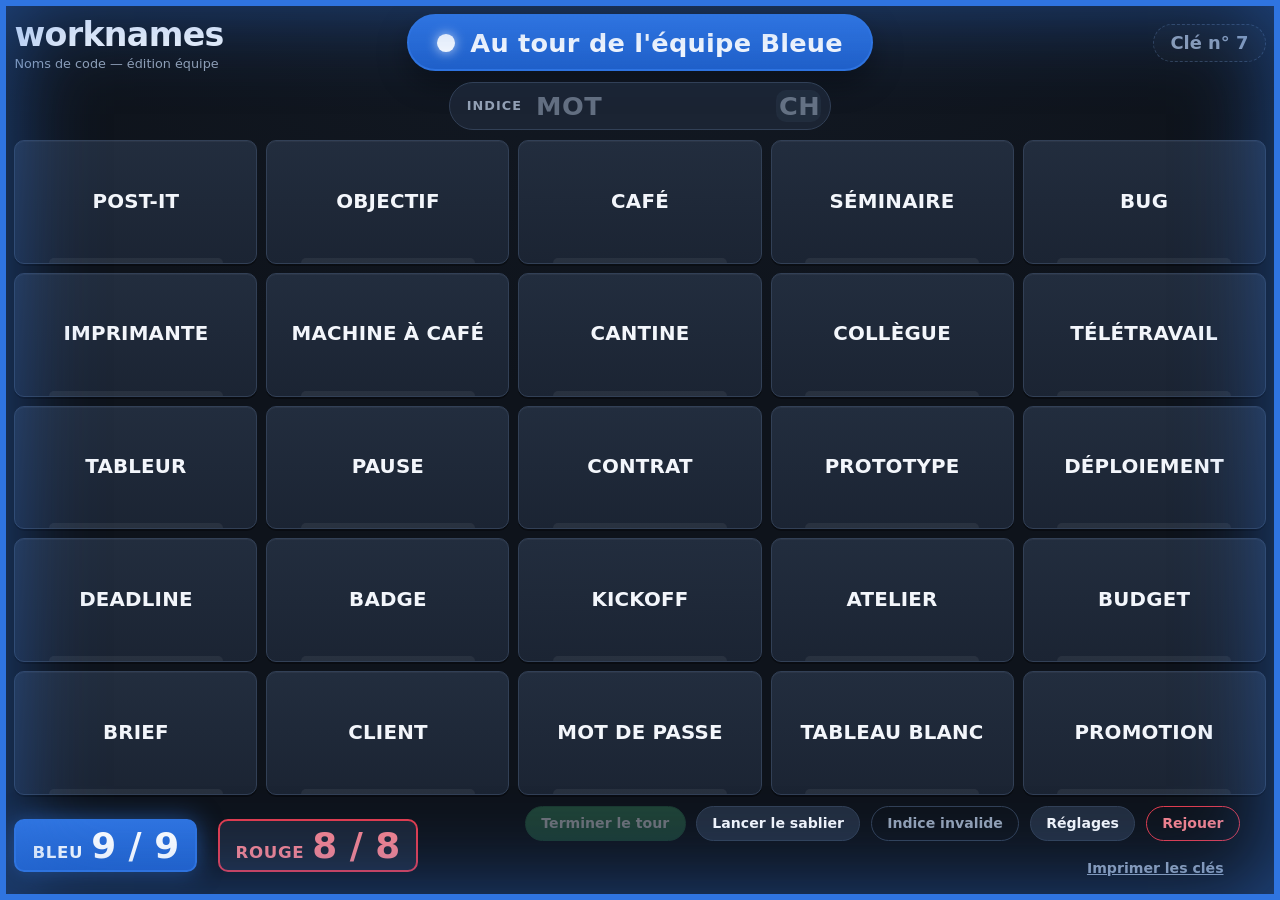
==== index.html @ f3d5f556 "Initial commit: worknames (Codenames pour team-building) Site statique (HTML/CSS/JS vanilla, modules" ====
<!DOCTYPE html>
<html lang="fr">
  <head>
    <meta charset="UTF-8" />
    <meta name="viewport" content="width=device-width, initial-scale=1.0" />
    <meta name="color-scheme" content="dark" />
    <title>worknames</title>
    <link rel="stylesheet" href="./css/style.css" />
  </head>
  <body data-active="blue">
    <!-- Bandeau d'erreur de données (caché par défaut) -->
    <div id="errorBanner" class="error-banner" hidden role="alert">
      <h2 id="errorTitle"></h2>
      <p id="errorMessage"></p>
      <p class="error-hint" id="errorHint"></p>
    </div>

    <div id="app" class="app" hidden>
      <header class="topbar">
        <div class="brand">
          <h1 class="brand-title" id="appTitle">worknames</h1>
          <p class="brand-tagline" id="appTagline"></p>
        </div>

        <div class="turn-indicator" id="turnIndicator" aria-live="polite">
          <span class="turn-dot" aria-hidden="true"></span>
          <span class="turn-text" id="turnText"></span>
        </div>

        <div class="key-badge" id="keyBadge" title="">
          <span id="keyLabel"></span>
        </div>
      </header>

      <section class="clue-bar" id="clueBar">
        <span class="clue-tag" id="clueTag"></span>
        <input
          type="text"
          id="clueWord"
          class="clue-word"
          autocomplete="off"
          spellcheck="false"
        />
        <input
          type="text"
          id="clueNumber"
          class="clue-number"
          inputmode="numeric"
          autocomplete="off"
        />
      </section>

      <main class="board-wrap">
        <div class="board" id="board" role="grid"></div>
      </main>

      <footer class="controls">
        <div class="scores">
          <div class="score score-blue" id="scoreBlue">
            <span class="score-team" id="scoreBlueLabel"></span>
            <span class="score-value" id="scoreBlueValue"></span>
          </div>
          <div class="score score-red" id="scoreRed">
            <span class="score-team" id="scoreRedLabel"></span>
            <span class="score-value" id="scoreRedValue"></span>
          </div>
        </div>

        <div class="timer" id="timer" hidden>
          <span class="timer-value" id="timerValue">00:00</span>
        </div>

        <div class="actions">
          <button type="button" class="btn btn-primary" id="endTurnBtn"></button>
          <button type="button" class="btn" id="timerBtn"></button>
          <button type="button" class="btn btn-ghost" id="invalidClueBtn"></button>
          <button type="button" class="btn" id="settingsBtn"></button>
          <button type="button" class="btn btn-danger" id="replayBtn"></button>
          <a class="btn btn-link" id="printKeysLink" href="./keys.html" target="_blank" rel="noopener"></a>
        </div>
      </footer>
    </div>

    <!-- Bannière de fin de partie -->
    <div id="endBanner" class="end-banner" hidden role="alert">
      <div class="end-card">
        <p class="end-title" id="endTitle"></p>
        <p class="end-cause" id="endCause"></p>
        <button type="button" class="btn btn-primary btn-large" id="endReplayBtn"></button>
      </div>
    </div>

    <!-- Réglages -->
    <dialog id="settingsDialog" class="settings-dialog">
      <form method="dialog" class="settings-form" id="settingsForm">
        <h2 id="settingsTitle"></h2>

        <label class="field">
          <span id="settingTimerLabel"></span>
          <input type="number" id="settingTimer" min="5" max="3600" step="5" />
        </label>

        <label class="field field-row">
          <input type="checkbox" id="settingSound" />
          <span id="settingSoundLabel"></span>
        </label>

        <fieldset class="field">
          <legend id="settingKeyModeLabel"></legend>
          <label class="radio">
            <input type="radio" name="keyMode" value="random" id="keyModeRandom" />
            <span id="keyModeRandomLabel"></span>
          </label>
          <label class="radio">
            <input type="radio" name="keyMode" value="manual" id="keyModeManual" />
            <span id="keyModeManualLabel"></span>
          </label>
        </fieldset>

        <label class="field" id="manualKeyField">
          <span id="settingManualKeyLabel"></span>
          <input type="number" id="settingManualKey" min="1" step="1" />
        </label>

        <div class="settings-actions">
          <button type="submit" class="btn btn-primary" id="settingsApply"></button>
          <button type="button" class="btn btn-ghost" id="settingsClose"></button>
        </div>
      </form>
    </dialog>

    <script type="module" src="./js/app.js"></script>
  </body>
</html>
---- css/style.css ----
/* ============================================================
   worknames — feuille de styles
   Optimisé pour une projection 16:9 : grandes polices, fort
   contraste, lisible depuis le fond d'une salle.
   ============================================================ */

:root {
  /* Palette de fond — slate profond pour faire ressortir les tuiles */
  --bg: #0e131b;
  --bg-2: #141b26;
  --panel: #1b2433;
  --panel-2: #222d3e;
  --line: #324056;
  --text: #f3f6fb;
  --muted: #93a1b5;

  /* Couleurs d'équipe (source de vérité partagée avec keys.html) */
  --blue: #2f74e0;
  --blue-strong: #1f5fc8;
  --blue-glow: rgba(47, 116, 224, 0.55);
  --red: #e23c4e;
  --red-strong: #c52a3c;
  --red-glow: rgba(226, 60, 78, 0.55);
  --neutral: #d7c39a;
  --neutral-ink: #3a3322;
  --assassin: #0b0d11;
  --assassin-ink: #c7ccd6;

  --radius: 16px;
  --radius-sm: 10px;
  --shadow: 0 10px 30px rgba(0, 0, 0, 0.45);
  --ease: cubic-bezier(0.2, 0.7, 0.2, 1);

  --font: system-ui, -apple-system, "Segoe UI", Roboto, Ubuntu, Cantarell,
    "Helvetica Neue", Arial, "Noto Sans", sans-serif;
}

* {
  box-sizing: border-box;
}

/* Garantit que l'attribut [hidden] l'emporte sur les display: des règles
   suivantes (.error-banner, .end-banner, .app, .timer…). */
[hidden] {
  display: none !important;
}

html,
body {
  height: 100%;
  margin: 0;
}

body {
  font-family: var(--font);
  color: var(--text);
  background:
    radial-gradient(1200px 800px at 50% -10%, var(--bg-2), transparent 60%),
    var(--bg);
  overflow: hidden;
}

/* Liseré coloré tout autour selon l'équipe active */
body::before {
  content: "";
  position: fixed;
  inset: 0;
  pointer-events: none;
  z-index: 50;
  border: 6px solid transparent;
  transition: box-shadow 0.4s var(--ease), border-color 0.4s var(--ease);
}
body[data-active="blue"]::before {
  border-color: var(--blue);
  box-shadow: inset 0 0 90px var(--blue-glow);
}
body[data-active="red"]::before {
  border-color: var(--red);
  box-shadow: inset 0 0 90px var(--red-glow);
}
body[data-finished="true"]::before {
  opacity: 0.25;
}

/* ---------- Mise en page principale ---------- */
.app {
  height: 100dvh;
  display: grid;
  grid-template-rows: auto auto 1fr auto;
  gap: clamp(8px, 1.2vh, 18px);
  padding: clamp(10px, 1.6vmin, 22px);
}

/* ---------- Barre supérieure ---------- */
.topbar {
  display: grid;
  grid-template-columns: 1fr auto 1fr;
  align-items: center;
  gap: 16px;
}
.brand {
  display: flex;
  flex-direction: column;
  gap: 2px;
}
.brand-title {
  margin: 0;
  font-size: clamp(1.4rem, 2.6vw, 2.4rem);
  font-weight: 800;
  letter-spacing: -0.02em;
}
.brand-tagline {
  margin: 0;
  color: var(--muted);
  font-size: clamp(0.7rem, 1vw, 0.95rem);
}

.turn-indicator {
  justify-self: center;
  display: inline-flex;
  align-items: center;
  gap: 0.6em;
  padding: 0.45em 1.1em;
  border-radius: 999px;
  font-size: clamp(1rem, 2vw, 1.8rem);
  font-weight: 800;
  letter-spacing: 0.01em;
  color: #fff;
  background: var(--panel);
  border: 2px solid var(--line);
  box-shadow: var(--shadow);
  white-space: nowrap;
  transition: background 0.4s var(--ease), border-color 0.4s var(--ease);
}
body[data-active="blue"] .turn-indicator {
  background: linear-gradient(180deg, var(--blue), var(--blue-strong));
  border-color: var(--blue);
}
body[data-active="red"] .turn-indicator {
  background: linear-gradient(180deg, var(--red), var(--red-strong));
  border-color: var(--red);
}
.turn-dot {
  width: 0.7em;
  height: 0.7em;
  border-radius: 50%;
  background: #fff;
  box-shadow: 0 0 12px rgba(255, 255, 255, 0.8);
}

.key-badge {
  justify-self: end;
  font-size: clamp(0.85rem, 1.4vw, 1.25rem);
  font-weight: 700;
  color: var(--muted);
  padding: 0.4em 0.9em;
  border: 1px dashed var(--line);
  border-radius: 999px;
  background: rgba(255, 255, 255, 0.02);
}

/* ---------- Barre d'indice ---------- */
.clue-bar {
  justify-self: center;
  display: inline-flex;
  align-items: center;
  gap: 12px;
  padding: 0.4em 0.6em;
  background: var(--panel);
  border: 1px solid var(--line);
  border-radius: 999px;
}
.clue-tag {
  font-weight: 700;
  color: var(--muted);
  text-transform: uppercase;
  letter-spacing: 0.08em;
  font-size: clamp(0.65rem, 1vw, 0.85rem);
  padding-left: 0.6em;
}
.clue-word,
.clue-number {
  background: transparent;
  border: none;
  color: var(--text);
  font-family: inherit;
  font-weight: 800;
  text-transform: uppercase;
  letter-spacing: 0.02em;
  outline: none;
}
.clue-word {
  font-size: clamp(1rem, 2vw, 1.7rem);
  width: clamp(8ch, 18vw, 16ch);
}
.clue-number {
  font-size: clamp(1rem, 2vw, 1.7rem);
  width: 2.5ch;
  text-align: center;
  color: #fff;
  background: var(--panel-2);
  border-radius: 10px;
  padding: 0.05em 0.1em;
}
.clue-word::placeholder,
.clue-number::placeholder {
  color: var(--muted);
  opacity: 0.6;
}

/* ---------- Grille ---------- */
.board-wrap {
  display: grid;
  place-items: center;
  min-height: 0;
  min-width: 0;
}
.board {
  --gap: clamp(6px, 1vmin, 14px);
  display: grid;
  grid-template-columns: repeat(5, 1fr);
  grid-template-rows: repeat(5, 1fr);
  gap: var(--gap);
  width: 100%;
  height: 100%;
  max-width: min(100%, calc(100vh * 1.7));
}

.card {
  position: relative;
  display: grid;
  place-items: center;
  padding: 0.3em;
  font-family: inherit;
  font-weight: 800;
  font-size: clamp(0.7rem, 1.55vw, 1.55rem);
  letter-spacing: 0.01em;
  text-transform: uppercase;
  text-align: center;
  line-height: 1.05;
  color: var(--text);
  cursor: pointer;
  border: 1px solid var(--line);
  border-radius: var(--radius-sm);
  background: linear-gradient(180deg, var(--panel-2), var(--panel));
  box-shadow: 0 2px 0 rgba(0, 0, 0, 0.35), inset 0 1px 0 rgba(255, 255, 255, 0.04);
  transition: transform 0.12s var(--ease), box-shadow 0.12s var(--ease),
    filter 0.2s var(--ease);
  overflow: hidden;
  word-break: break-word;
  hyphens: auto;
}
.card::after {
  /* fine languette en bas pour l'effet « carte » */
  content: "";
  position: absolute;
  inset: auto 14% 0;
  height: 5px;
  border-radius: 6px 6px 0 0;
  background: rgba(255, 255, 255, 0.06);
}
.card:hover:not(.revealed):not(:disabled) {
  transform: translateY(-2px);
  box-shadow: 0 8px 22px rgba(0, 0, 0, 0.5);
}
.card:focus-visible {
  outline: 3px solid #fff;
  outline-offset: 2px;
}

/* Cartes révélées — « tuile posée » par-dessus le mot */
.card.revealed {
  cursor: default;
  color: #fff;
  border-color: rgba(0, 0, 0, 0.25);
  box-shadow: inset 0 3px 10px rgba(0, 0, 0, 0.35),
    inset 0 0 0 3px rgba(255, 255, 255, 0.12);
  transform: none;
}
.card.revealed::after {
  display: none;
}
.card.color-blue {
  background: linear-gradient(180deg, var(--blue), var(--blue-strong));
}
.card.color-red {
  background: linear-gradient(180deg, var(--red), var(--red-strong));
}
.card.color-neutral {
  background: linear-gradient(180deg, #e7d6ad, var(--neutral));
  color: var(--neutral-ink);
  text-shadow: none;
}
.card.color-assassin {
  background:
    repeating-linear-gradient(45deg, #0b0d11 0 8px, #15181f 8px 16px);
  color: var(--assassin-ink);
  border-color: #000;
}
.card.color-assassin::before {
  content: "☠";
  position: absolute;
  font-size: 1.4em;
  opacity: 0.22;
  top: 0.1em;
  right: 0.18em;
}

/* ---------- Pied : scores, sablier, actions ---------- */
.controls {
  display: grid;
  grid-template-columns: auto 1fr auto;
  align-items: center;
  gap: clamp(10px, 2vw, 28px);
}
.scores {
  display: flex;
  gap: clamp(10px, 1.6vw, 22px);
}
.score {
  display: flex;
  align-items: baseline;
  gap: 0.5em;
  padding: 0.4em 1em;
  border-radius: var(--radius-sm);
  border: 2px solid var(--line);
  background: var(--panel);
}
.score-team {
  font-weight: 800;
  font-size: clamp(0.8rem, 1.3vw, 1.2rem);
  text-transform: uppercase;
  letter-spacing: 0.04em;
}
.score-value {
  font-weight: 900;
  font-variant-numeric: tabular-nums;
  font-size: clamp(1.3rem, 2.8vw, 2.6rem);
  line-height: 1;
}
.score-blue {
  border-color: var(--blue);
}
.score-blue .score-team,
.score-blue .score-value {
  color: #6fa6f4;
}
.score-red {
  border-color: var(--red);
}
.score-red .score-team,
.score-red .score-value {
  color: #f2828d;
}
/* L'équipe active : score mis en avant */
body[data-active="blue"] .score-blue {
  background: linear-gradient(180deg, var(--blue), var(--blue-strong));
  box-shadow: 0 0 24px var(--blue-glow);
}
body[data-active="blue"] .score-blue .score-team,
body[data-active="blue"] .score-blue .score-value {
  color: #fff;
}
body[data-active="red"] .score-red {
  background: linear-gradient(180deg, var(--red), var(--red-strong));
  box-shadow: 0 0 24px var(--red-glow);
}
body[data-active="red"] .score-red .score-team,
body[data-active="red"] .score-red .score-value {
  color: #fff;
}

/* Sablier */
.timer {
  justify-self: center;
  text-align: center;
}
.timer-value {
  font-weight: 900;
  font-variant-numeric: tabular-nums;
  font-size: clamp(2rem, 6vw, 5rem);
  line-height: 1;
  letter-spacing: 0.02em;
}
.timer.warning .timer-value {
  color: #ffcf5c;
}
.timer.done {
  animation: flash 0.55s steps(1) 6;
}
.timer.done .timer-value {
  color: var(--red);
}
@keyframes flash {
  50% {
    opacity: 0.15;
  }
}

.actions {
  display: flex;
  flex-wrap: wrap;
  justify-content: flex-end;
  gap: clamp(6px, 0.8vw, 12px);
}

/* ---------- Boutons ---------- */
.btn {
  font-family: inherit;
  font-weight: 700;
  font-size: clamp(0.8rem, 1.1vw, 1.05rem);
  color: var(--text);
  padding: 0.6em 1.1em;
  border-radius: 999px;
  border: 1px solid var(--line);
  background: var(--panel-2);
  cursor: pointer;
  transition: transform 0.1s var(--ease), filter 0.15s var(--ease),
    background 0.15s var(--ease);
  text-decoration: none;
  display: inline-flex;
  align-items: center;
  white-space: nowrap;
}
.btn:hover {
  filter: brightness(1.12);
  transform: translateY(-1px);
}
.btn:active {
  transform: translateY(0);
}
.btn:disabled {
  opacity: 0.4;
  cursor: not-allowed;
  filter: none;
  transform: none;
}
.btn:focus-visible {
  outline: 3px solid #fff;
  outline-offset: 2px;
}
.btn-primary {
  background: linear-gradient(180deg, #3a8a5e, #2e7350);
  border-color: #2e7350;
}
.btn-danger {
  background: transparent;
  border-color: var(--red);
  color: #f2828d;
}
.btn-ghost {
  background: transparent;
  color: var(--muted);
}
.btn-link {
  background: transparent;
  border-color: transparent;
  color: var(--muted);
  text-decoration: underline;
}
.btn-large {
  font-size: clamp(1rem, 2vw, 1.5rem);
  padding: 0.8em 2em;
}

/* ---------- Bannière de fin ---------- */
.end-banner {
  position: fixed;
  inset: 0;
  z-index: 100;
  display: grid;
  place-items: center;
  background: rgba(6, 9, 14, 0.78);
  backdrop-filter: blur(6px);
  animation: fade 0.3s var(--ease);
}
@keyframes fade {
  from {
    opacity: 0;
  }
}
.end-card {
  text-align: center;
  padding: clamp(24px, 5vw, 60px);
  border-radius: var(--radius);
  background: var(--panel);
  border: 2px solid var(--line);
  box-shadow: var(--shadow);
  max-width: 90vw;
}
.end-banner[data-winner="blue"] .end-card {
  border-color: var(--blue);
  box-shadow: 0 0 60px var(--blue-glow);
}
.end-banner[data-winner="red"] .end-card {
  border-color: var(--red);
  box-shadow: 0 0 60px var(--red-glow);
}
.end-title {
  margin: 0 0 0.3em;
  font-size: clamp(2rem, 6vw, 4.5rem);
  font-weight: 900;
  letter-spacing: -0.02em;
}
.end-banner[data-winner="blue"] .end-title {
  color: #6fa6f4;
}
.end-banner[data-winner="red"] .end-title {
  color: #f2828d;
}
.end-cause {
  margin: 0 0 1.4em;
  font-size: clamp(1rem, 2.2vw, 1.6rem);
  color: var(--muted);
}

/* ---------- Bandeau d'erreur ---------- */
.error-banner {
  position: fixed;
  inset: 0;
  z-index: 200;
  display: grid;
  place-content: center;
  gap: 0.6em;
  text-align: center;
  padding: 8vw;
  background: var(--bg);
}
.error-banner h2 {
  color: var(--red);
  font-size: clamp(1.4rem, 3vw, 2.2rem);
  margin: 0;
}
.error-banner p {
  font-size: clamp(0.95rem, 1.6vw, 1.2rem);
  max-width: 60ch;
  margin: 0 auto;
}
.error-hint {
  color: var(--muted);
}

/* ---------- Dialogue réglages ---------- */
.settings-dialog {
  border: 2px solid var(--line);
  border-radius: var(--radius);
  background: var(--panel);
  color: var(--text);
  padding: 0;
  width: min(92vw, 460px);
  box-shadow: var(--shadow);
}
.settings-dialog::backdrop {
  background: rgba(6, 9, 14, 0.6);
  backdrop-filter: blur(3px);
}
.settings-form {
  padding: clamp(18px, 4vw, 30px);
  display: grid;
  gap: 18px;
}
.settings-form h2 {
  margin: 0;
  font-size: 1.5rem;
}
.field {
  display: grid;
  gap: 8px;
  font-weight: 600;
}
.field-row {
  grid-auto-flow: column;
  justify-content: start;
  align-items: center;
  gap: 12px;
}
.field input[type="number"] {
  font-family: inherit;
  font-size: 1.1rem;
  padding: 0.5em 0.7em;
  border-radius: var(--radius-sm);
  border: 1px solid var(--line);
  background: var(--bg-2);
  color: var(--text);
  width: 100%;
}
.field input[type="checkbox"] {
  width: 1.3em;
  height: 1.3em;
  accent-color: var(--blue);
}
fieldset.field {
  border: 1px solid var(--line);
  border-radius: var(--radius-sm);
  padding: 14px 16px;
}
fieldset.field legend {
  padding: 0 8px;
}
.radio {
  display: flex;
  align-items: center;
  gap: 8px;
  font-weight: 500;
  padding: 4px 0;
}
.radio input {
  accent-color: var(--blue);
  width: 1.2em;
  height: 1.2em;
}
.settings-actions {
  display: flex;
  justify-content: flex-end;
  gap: 10px;
  margin-top: 4px;
}

/* Cache le champ « numéro de clé » quand le mode est aléatoire */
.settings-dialog[data-keymode="random"] #manualKeyField {
  display: none;
}

@media (prefers-reduced-motion: reduce) {
  * {
    animation-duration: 0.001ms !important;
    transition-duration: 0.001ms !important;
  }
}
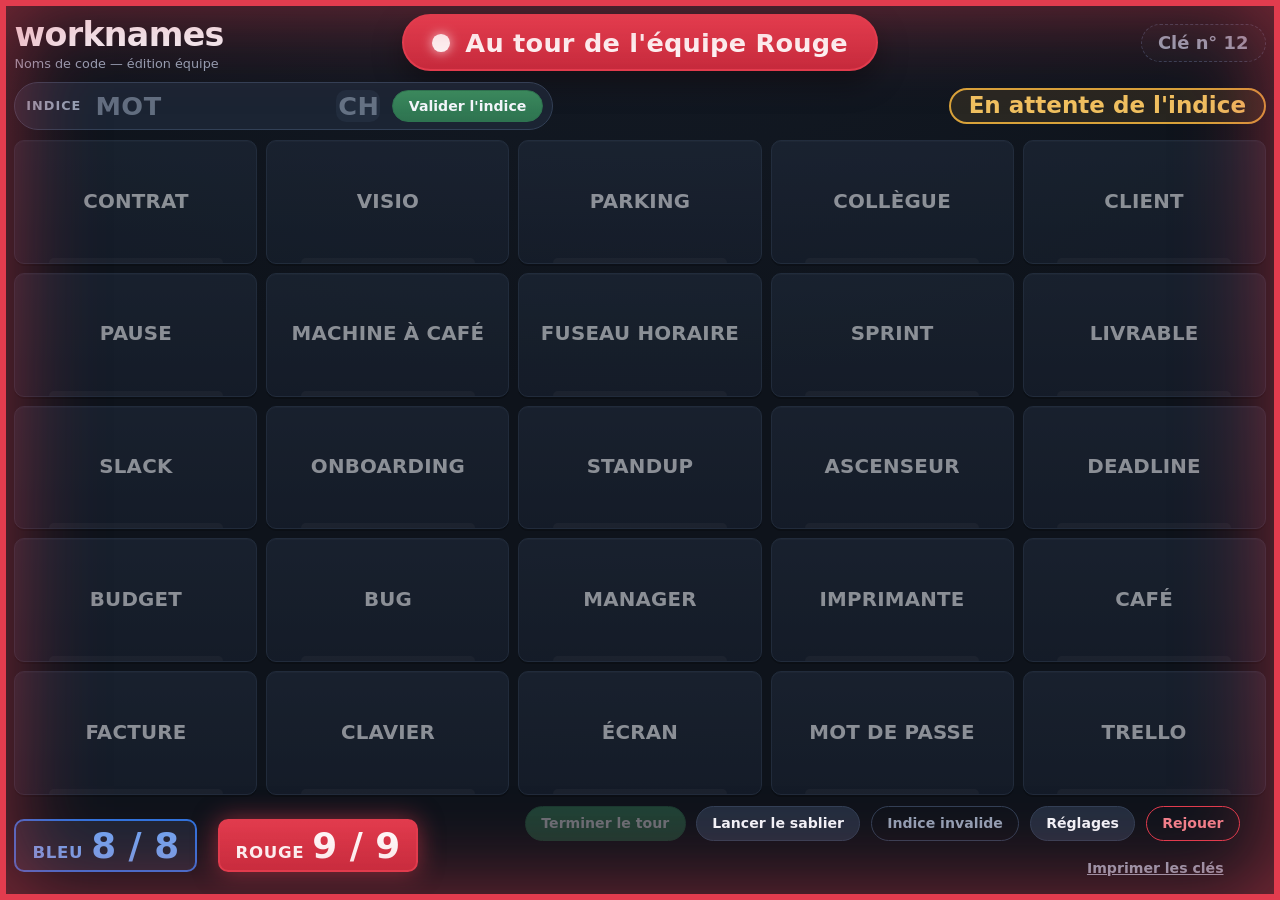
==== commit 0a3300a2: "Règle N+1 (chiffre obligatoire) + flux de saisie de l'indice Moteur : - le chiffre N est désormais o" ====
--- a/index.html
+++ b/index.html
@@ -32,22 +32,29 @@
         </div>
       </header>
 
-      <section class="clue-bar" id="clueBar">
-        <span class="clue-tag" id="clueTag"></span>
-        <input
-          type="text"
-          id="clueWord"
-          class="clue-word"
-          autocomplete="off"
-          spellcheck="false"
-        />
-        <input
-          type="text"
-          id="clueNumber"
-          class="clue-number"
-          inputmode="numeric"
-          autocomplete="off"
-        />
+      <section class="status-bar" id="statusBar">
+        <div class="clue-input" id="clueInput">
+          <span class="clue-tag" id="clueTag"></span>
+          <input
+            type="text"
+            id="clueWord"
+            class="clue-word"
+            autocomplete="off"
+            spellcheck="false"
+          />
+          <input
+            type="text"
+            id="clueNumber"
+            class="clue-number"
+            inputmode="numeric"
+            autocomplete="off"
+          />
+          <button type="button" class="btn btn-primary" id="validateClueBtn"></button>
+        </div>
+        <div class="tries" id="tries" data-state="waiting">
+          <span class="tries-label" id="triesLabel"></span>
+          <span class="tries-value" id="triesValue"></span>
+        </div>
       </section>
 
       <main class="board-wrap">
--- a/css/style.css
+++ b/css/style.css
@@ -159,17 +159,93 @@
   background: rgba(255, 255, 255, 0.02);
 }
 
-/* ---------- Barre d'indice ---------- */
-.clue-bar {
-  justify-self: center;
+/* ---------- Barre de statut : indice + essais restants ---------- */
+.status-bar {
+  display: flex;
+  align-items: center;
+  justify-content: space-between;
+  gap: clamp(10px, 2vw, 28px);
+  flex-wrap: wrap;
+}
+.clue-input {
   display: inline-flex;
   align-items: center;
   gap: 12px;
-  padding: 0.4em 0.6em;
+  padding: 0.4em 0.6em 0.4em 0.2em;
   background: var(--panel);
   border: 1px solid var(--line);
   border-radius: 999px;
 }
+.clue-input #validateClueBtn {
+  font-size: clamp(0.75rem, 1.1vw, 1rem);
+  padding: 0.5em 1.1em;
+}
+.clue-word:disabled,
+.clue-number:disabled {
+  opacity: 0.85;
+  -webkit-text-fill-color: currentColor; /* garde le texte net une fois verrouillé */
+}
+.clue-number.invalid {
+  outline: 2px solid var(--red);
+  outline-offset: 1px;
+}
+
+/* Essais restants */
+.tries {
+  display: inline-flex;
+  align-items: baseline;
+  gap: 0.55em;
+  padding: 0.3em 1.1em;
+  border-radius: 999px;
+  border: 2px solid var(--line);
+  background: var(--panel);
+  white-space: nowrap;
+}
+.tries-label {
+  font-weight: 700;
+  text-transform: uppercase;
+  letter-spacing: 0.06em;
+  font-size: clamp(0.7rem, 1.1vw, 1rem);
+  color: var(--muted);
+}
+.tries-value {
+  font-weight: 900;
+  font-variant-numeric: tabular-nums;
+  font-size: clamp(1.6rem, 3.4vw, 3rem);
+  line-height: 1;
+}
+/* État « en attente de l'indice » : le message devient l'élément dominant */
+.tries[data-state="waiting"] {
+  border-color: #d8a23a;
+  background: rgba(216, 162, 58, 0.12);
+}
+.tries[data-state="waiting"] .tries-label {
+  display: none;
+}
+.tries[data-state="waiting"] .tries-value {
+  font-size: clamp(0.95rem, 1.8vw, 1.5rem);
+  font-weight: 800;
+  color: #f0c060;
+  text-transform: none;
+  letter-spacing: 0;
+}
+.tries[data-state="active"] .tries-value {
+  color: #fff;
+}
+.tries[data-state="finished"] {
+  opacity: 0.4;
+}
+
+/* Grille verrouillée tant que l'indice n'est pas validé */
+.board.locked .card:not(.revealed) {
+  cursor: not-allowed;
+  opacity: 0.55;
+}
+.board.locked .card:not(.revealed):hover {
+  transform: none;
+  box-shadow: 0 2px 0 rgba(0, 0, 0, 0.35), inset 0 1px 0 rgba(255, 255, 255, 0.04);
+}
+
 .clue-tag {
   font-weight: 700;
   color: var(--muted);
